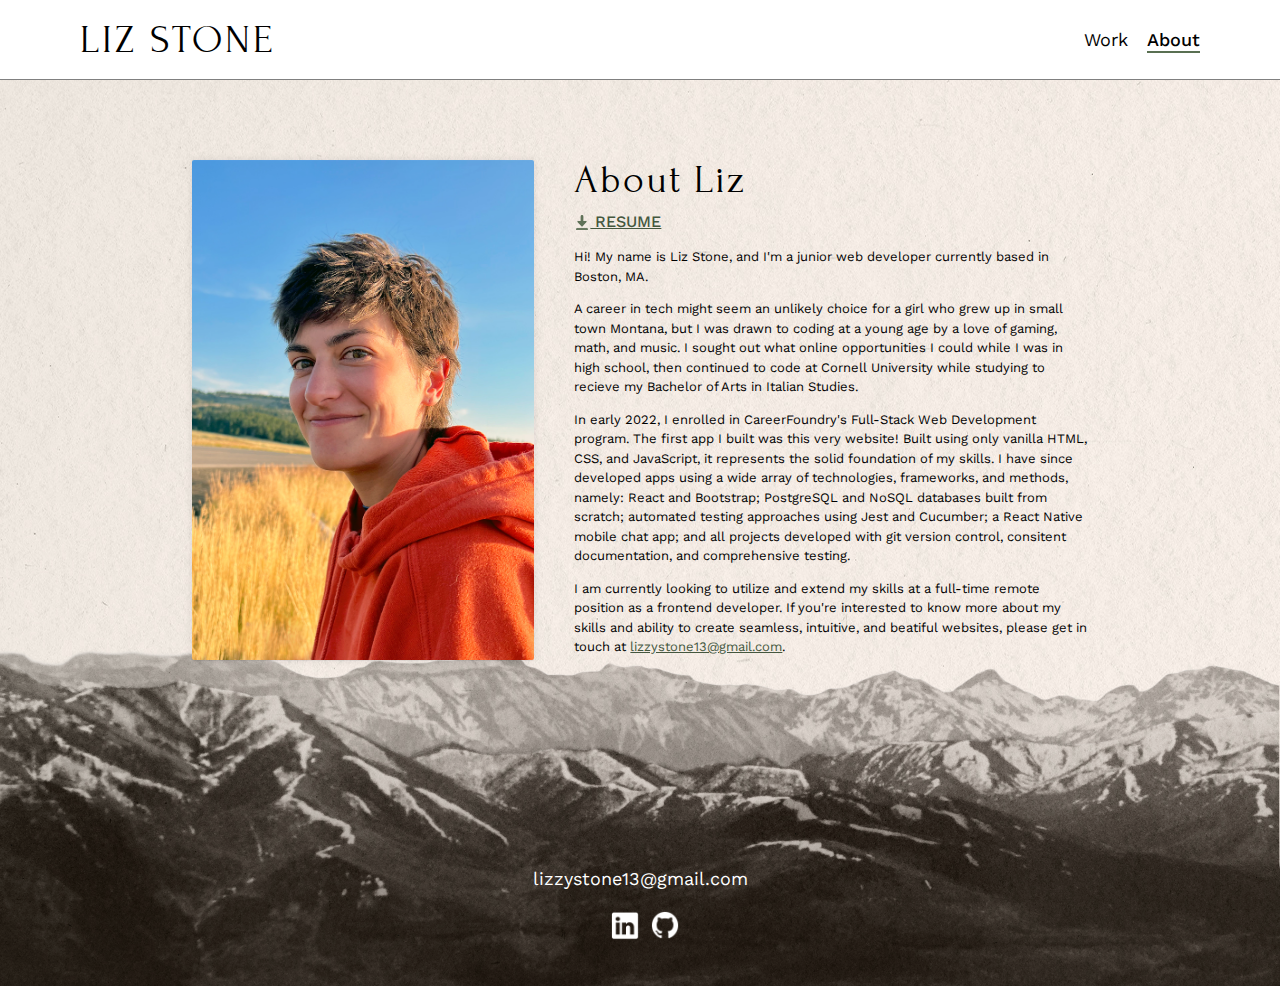
==== about.html @ 59c7771f "improved call to action at end of about page writeup" ====
<!DOCTYPE html>

<html lang="en">

<head>
    <meta charset="utf-8">
    <meta name="viewport" content="width=device-width, initial-scale=1">
    <title>Liz Stone | About</title>
    <link rel="shortcut icon" href="img/favicon.ico" type="image/x-icon" />
    <link rel="stylesheet" type="text/css" href="https://necolas.github.io/normalize.css/8.0.1/normalize.css">
    <link rel="preconnect" href="https://fonts.googleapis.com">
    <link rel="preconnect" href="https://fonts.gstatic.com" crossorigin>
    <link href="https://fonts.googleapis.com/css2?family=Forum&family=Work+Sans:wght@400;500;600&display=swap"
        rel="stylesheet">
    <link rel="stylesheet" type="text/css" href="css/styles.css">
    <link rel="stylesheet" type="text/css" href="css/about.css">
</head>

<body class="page-body">
    <header class="page-header">
        <a class="page-header__item page-header__home" href="index.html">
            <p>LIZ STONE</p>
        </a>
        <nav class="page-header__item">
            <ul role="menubar" class="navigation-list">
                <li role="presentation">
                    <a role="menuitem" href="work.html" class="navigation-list__item">Work</a>
                </li>
                <li role="presentation">
                    <a role="menuitem" href="about.html"
                        class="navigation-list__item navigation-list__item--active">About</a>
                </li>
            </ul>
        </nav>
    </header>

    <main class="page-main">
        <div class="about-grid">
            <div class="about-grid__item">
                <img id="liz-photo" class="image" src="img/lizphoto_800.jpg">
            </div>
            <div class="about-grid__item about-container">
                <div id="about-header">
                    <h1 class="about-title">About Liz</h1>
                    <a href="files/LizStone_resume22.pdf" class="resume-link" download target="_blank"><img
                            class="download-icon" src="img/download-icon2.png"> RESUME</a>
                </div>
                <p>Hi! My name is Liz Stone, and I'm a junior web developer currently based in Boston, MA.</p>
                <p>A career in tech might seem an unlikely choice for a girl who grew up in small town Montana, but
                    I was drawn to coding at a young age by a love of gaming, math, and music. I sought out what online
                    opportunities I could while I was in high school, then continued to code at Cornell University while
                    studying to recieve my Bachelor of Arts in Italian Studies.</p>
                <p>In early 2022, I enrolled in CareerFoundry's Full-Stack Web Development program. The first app I
                    built was this very website! Built using only vanilla HTML, CSS, and JavaScript, it represents the
                    solid foundation of my skills. I have since developed apps using a wide array of technologies,
                    frameworks, and methods, namely: React and Bootstrap; PostgreSQL and NoSQL databases built from
                    scratch; automated testing approaches using Jest and Cucumber; a React Native mobile chat app; and
                    all projects developed with git version control, consitent documentation, and comprehensive testing.
                </p>
                <p>I am currently looking to utilize and extend my skills at a full-time remote position as a frontend
                    developer. If you're interested to know more about my skills and ability to create seamless,
                    intuitive, and beatiful websites, please get in touch at <a
                        href="mailto:lizzystone13@gmail.com">lizzystone13@gmail.com</a>.</p>
            </div>
        </div>
    </main>

    <img class="footer-mountains" src="img/footer_1920_beartooth.png">

    <footer class="page-footer">
        <p class="email">lizzystone13@gmail.com</p>
        <div class="social-media">
            <a href="https://linkedin.com/in/liz-stone-793106a4" target="_blank" class="footer-link"><img
                    class="footer-link__image" src="img/linkedin-icon.png" alt="LinkedIn icon"></a>
            <a href="https://github.com/liztheshiz" target="_blank" class="footer-link"><img class="footer-link__image"
                    src="img/github-icon.png" alt="Github icon"></a>
        </div>
    </footer>

    <!-- <script src="js/tota11y.min.js"></script> -->
</body>

</html>
---- css/styles.css ----
/* VARIABLES */
:root {
    --background-color: #f0eae6;
    /* previous: #ede4d3; */
    --primary-color: #597052;
    /* previous: maroon #782323; */
    --secondary-color: #c8d3aa;
    --dark-grey: #2b2b2b;

    --margin: 80px;
    --half-margin: 40px;
    --threequarter-margin: 60px;
    --double-margin: 160px;
    --triple-margin: 240px;
}


* {
    box-sizing: border-box;
}



/* 	>>><<<
	GENERAL ELEMENTS
	>>><<< */

body {
    background-image: url('../img/LS_background_image.jpg');
    background-color: var(--background-color);
    font-family: 'Work Sans', sans-serif;
    font-weight: 400;
    font-size: 15px;
    line-height: 1.5;
    margin: 0;
    padding: 0;
}

.page-body {
    /* this is for the footer */
    position: relative;
    min-height: 100vh;
}

h1 {
    font-weight: normal;
    font-family: 'Forum', serif;
    font-size: 40px;
    letter-spacing: 2px;
    margin: 0;
}

h2 {
    font-size: 20px;
    font-weight: normal;
}

h3 {
    font-size: 18px;
    font-weight: bold;
}

.page-main {
    animation: 0.6s ease-in fadeIn;
    padding: var(--margin) var(--margin) 20% var(--margin);
}

@keyframes fadeIn {
    0% {
        opacity: 0;
    }

    100% {
        opacity: 1;
    }
}

main h1,
main h2,
main h3 {
    text-align: center;
}

a {
    color: #44573e;
}

a:visited {
    color: var(--primary-color);
}

a:hover,
a:focus {
    text-decoration: none;
}

a:active {
    color: #628558;
}

.image {
    border-radius: 2px;
    box-shadow: rgba(17, 17, 26, 0.05) 0px 1px 0px, rgba(17, 17, 26, 0.1) 0px 0px 8px;
}



/* 	>>><<<
	HEADER ELEMENTS
	>>><<< */

.page-header {
    display: flex;
    width: 100%;
    height: var(--margin);
    padding: 0 var(--margin);
    border-bottom: 1px solid gray;
    background-color: white;
}

.page-header__item {
    height: 100%;
    margin: 0;
}

.page-header__home {
    text-decoration: none;
    letter-spacing: 3px;
    display: flex;
    align-items: center;
}

.page-header__home p {
    color: black;
    font-family: 'Forum', serif;
    font-size: 40px;
    margin: 0;
}

.page-header__item:last-child {
    flex-grow: 1;
    text-align: right;
    display: flex;
    align-items: center;
    justify-content: right;
}

.navigation-list {
    list-style-type: none;
}

.navigation-list li {
    position: relative;
    display: inline-block;
    margin-left: 15px;
}

.navigation-list li a {
    color: black;
}

.navigation-list__item {
    text-decoration: none;
    font-size: 18px;
}

/* Nav link animation */
.navigation-list__item::after {
    position: absolute;
    left: 0px;
    bottom: 0px;
    width: 100%;
    height: 2px;
    background: var(--primary-color);
    content: "";
    opacity: 0;
    transform: translateY(-6px);
    transition: all 0.2s;
}

.navigation-list__item--active::after {
    transform: translateY(0px);
    opacity: 1;
}

.navigation-list__item:hover::after,
.navigation-list__item:focus::after {
    transform: translateY(0px);
    opacity: 1;
}

.navigation-list__item--active {
    font-weight: 500;
}



/* 	>>><<<
	CONTACT PAGE ELEMENTS
	>>><<< */

.contact-grid_item {
    display: inline-block;
    width: 50%;
}

@supports (display: grid) {
    .contact-grid {
        display: grid;
        grid-template-columns: 1fr 1fr;
        grid-gap: 50px;
        margin: 0;
    }

    .contact-grid__item {
        width: auto;
        min-height: auto;
        margin: 0;
        padding-bottom: 20px;
    }
}

.contact-list {
    margin: 60px auto 0px;
    line-height: 1.6;
    text-align: right;
}

#contact-form {
    margin: var(--half-margin) 0px 0px;
    text-align: left;
}

.user-input {
    max-width: 170px;
}

#contact-form p {
    margin-top: 0px;
    font-size: 12px;
}



/* 	>>><<<
	BUTTONS
	>>><<< */

button,
.button {
    border: none;
    display: inline-block;
    font-family: inherit;
    font-size: 16px;
    font-weight: bold;
    background-color: var(--primary-color);
    color: white;
    text-decoration: none;
    padding: 10px;
    border-radius: 3px;
    border-bottom: 2px solid rgba(0, 0, 0, 0.3);
    transition: 0.5s opacity;
}

button:hover,
button:focus,
.button:hover,
.button:focus {
    cursor: pointer;
    opacity: 0.85;
}

.button:active {
    color: white;
    opacity: 1;
}

.button:visited {
    color: white;
}

.button {
    margin-top: 10px;
}

.button__secondary {
    background-color: var(--secondary-color);
    color: var(--dark-grey);
}



/* 	>>><<<
	FOOTER ELEMENTS
	>>><<< */

.footer-mountains {
    width: 100%;
    z-index: -1;
    position: absolute;
    /*transform: translateY(-84%);*/
    bottom: 0;
    transform: translateY(16%);
}

.page-footer {
    display: flex;
    flex-direction: column;
    justify-content: center;
    align-items: center;
    position: absolute;
    bottom: -20px;
    margin: 0;
    width: 100%;
}

.email {
    color: white;
    font-size: 18px;
}

.social-media {
    display: flex;
    justify-content: center;
    align-items: center;
}

.footer-link {
    margin-left: 10px;
}

.footer-link__image {
    width: 30px;
}



/* 	>>><<<
	RESPONSIVE ELEMENTS
	>>><<< */

@media all and (min-width: 1500px) {
    .page-main {
        padding: var(--margin) var(--double-margin) 20% var(--double-margin);
    }
}

@media all and (min-width: 1660px) {
    .page-main {
        padding-left: 14%;
        padding-right: 14%;
    }
}

@media all and (min-width: 1860px) {
    .page-main {
        padding-left: 20%;
        padding-right: 20%;
    }

    @media all and (min-height: 1110px) {}
}

@media all and (min-width: 2170px) {
    .page-main {
        padding-left: 24%;
        padding-right: 24%;
    }
}

@media all and (max-width: 1300px) {
    body {
        font-size: 13px;
    }
}

@media all and (max-width: 830px) {
    .page-header {
        padding: 0 var(--threequarter-margin);
    }
}

@media all and (max-width: 760px) {
    .page-header {
        padding: 0 var(--half-margin);
    }

    .page-main {
        padding: var(--threequarter-margin) var(--threequarter-margin) 20% var(--threequarter-margin);
    }
}

@media all and (max-width: 760px),
(max-height: 600px) {
    .page-footer {
        bottom: 4px;
    }

    .email {
        font-size: 14px;
    }

    .footer-link__image {
        width: 24px;
    }
}

@media all and (max-width: 600px) {
    h1 {
        font-size: 34px;
    }

    .page-header {
        height: var(--threequarter-margin);
    }

    .page-header__home p {
        font-size: 30px;
    }

    .navigation-list__item {
        font-size: 14px;
    }

    .page-main {
        padding: var(--half-margin) var(--half-margin) 20% var(--half-margin);
    }
}

@media all and (max-width: 520px),
(max-height: 320px) {
    .email {
        font-size: 10px;
    }

    .footer-link__image {
        width: 18px;
    }

    @media all and (max-width: 520px) {
        .page-main {
            padding: var(--threequarter-margin) var(--threequarter-margin) 20% var(--threequarter-margin);
        }

        .contact-grid {
            grid-template-columns: 1fr;
            grid-gap: 0px;
        }

        .contact-grid__item {
            width: 200px;
            padding: 0px;
            justify-self: center;
        }

        .contact-list {
            text-align: left;
            margin-top: 20px;
        }
    }
}

@media all and (max-width: 474px) {
    .page-header {
        flex-direction: column;
        justify-content: center;
        padding-bottom: 0px;
        height: 110px;
    }

    .page-header__item {
        height: 40%;
    }

    .page-header__home {
        justify-content: center;
        margin-top: 6px;
    }

    .page-header__home p {
        font-size: 40px;
    }

    .page-header__item:last-child {
        text-align: center;
        justify-content: center;
        flex-grow: 0;
        align-items: center;
    }

    .navigation-list {
        margin: 6px 0 0 -10px;
        padding: 0;
    }

    .navigation-list__item {
        font-size: 16px;
    }

    .navigation-list li {
        margin-left: 8px;
    }
}

@media all and (max-width: 420px) {
    h1 {
        font-size: 28px;
    }
}

@media all and (max-width: 370px) {
    body {
        font-size: 12px;
    }

    .page-main {
        padding: var(--half-margin) var(--half-margin) 20% var(--half-margin);
    }

    .page-footer {
        bottom: 4px;
    }
}

@media all and (max-width: 319px) {
    .page-header {
        height: 100px;
    }

    .page-header__home p {
        font-size: 30px;
    }

    .navigation-list {
        margin-top: 2px;
    }

    .navigation-list__item {
        font-size: 14px;
    }
}

/* HEIGHT */
@media all and (max-height: 425px) {
    .contact-list {
        margin-top: 10px;
    }

    #contact-form {
        margin-top: 0;
    }
}
---- css/about.css ----
/* 	>>><<<
	ABOUT PAGE ELEMENTS
	>>><<< */

.about-grid {
    display: grid;
    grid-template-columns: 2fr 3fr;
    max-width: 80%;
    grid-gap: 40px;
    margin: 0 auto;
}

#liz-photo {
    width: 100%;
    object-fit: cover;
    height: 100%;
}

.about-container {
    text-align: left;
}

.about-grid__item {
    padding: 0;
}

.about-grid__item:first-child {
    margin-bottom: 10px;
}

.about-title {
    text-align: left;
    margin-top: -10px;
}

.resume-link {
    font-size: 16px;
    font-weight: 500;
}

.download-icon {
    width: 16px;
    margin-bottom: -2.5px;
}


/* 	>>><<<
	RESPONSIVE ELEMENTS
	>>><<< */

@media all and (min-width: 1860px) and (max-width: 1980px) {
    #liz-photo {
        width: 120%;
        transform: translateX(-60px);
    }
}

@media all and (min-width: 2170px) and (max-width: 2290px) {
    #liz-photo {
        width: 120%;
        transform: translateX(-80px);
    }
}

@media all and (max-width: 1374px) and (min-width: 1301px) {
    #liz-photo {
        width: 116%;
        transform: translateX(-60px);
    }
}

@media all and (max-width: 1220px) {
    .about-grid {
        max-width: 90%;
    }
}

@media all and (max-width: 1110px) {
    .about-grid {
        display: block;
        position: relative;
    }

    /* couldn't get image to float to bottom of container */
    /*.about-grid__item:first-child {
        height: 100%;
        float: left;
        display: flex;
        align-items: flex-end;
        shape-outside: inset(calc(100% - 310px) 0 0);
        background-color: palegoldenrod;
    }*/

    .about-grid__item:first-child {
        height: 100%;
        float: left;
        display: flex;
        align-items: flex-end;
    }

    #liz-photo {
        height: 330px;
        margin: 10px 20px 0 0;
    }
}

@media all and (max-width: 912px) and (min-width: 475px) and (min-height: 1024px) {
    .about-grid {
        margin-top: 10%;
    }
}

@media all and (max-width: 810px) {
    .about-grid {
        max-width: 100%;
    }
}

@media all and (max-width: 646px) {
    #liz-photo {
        height: 260px;
    }
}

@media all and (max-width: 600px) {
    @media all and (min-width: 521px) {
        .about-grid {
            padding: 20px 20px 0 20px;
        }

        #liz-photo {
            margin-top: 0px;
        }
    }

    .resume-link {
        font-size: 14px;
    }

    .download-icon {
        width: 14px;
    }
}

@media all and (max-width: 520px) {
    #liz-photo {
        width: 166px;
        height: 166px;
        object-position: 50% 20%;
    }

    .resume-link {
        margin-bottom: 30px;
    }
}

@media all and (max-width: 455px) {
    .about-grid__item:first-child {
        float: none;
        justify-content: center;
        margin-bottom: 30px;
    }

    #liz-photo {
        margin: 0;
    }

    #about-header {
        text-align: center;
    }

    .about-container h1 {
        text-align: center;
    }
}

@media all and (max-width: 420px) {
    .resume-link {
        font-size: 12px;
    }

    .download-icon {
        width: 12px;
    }
}
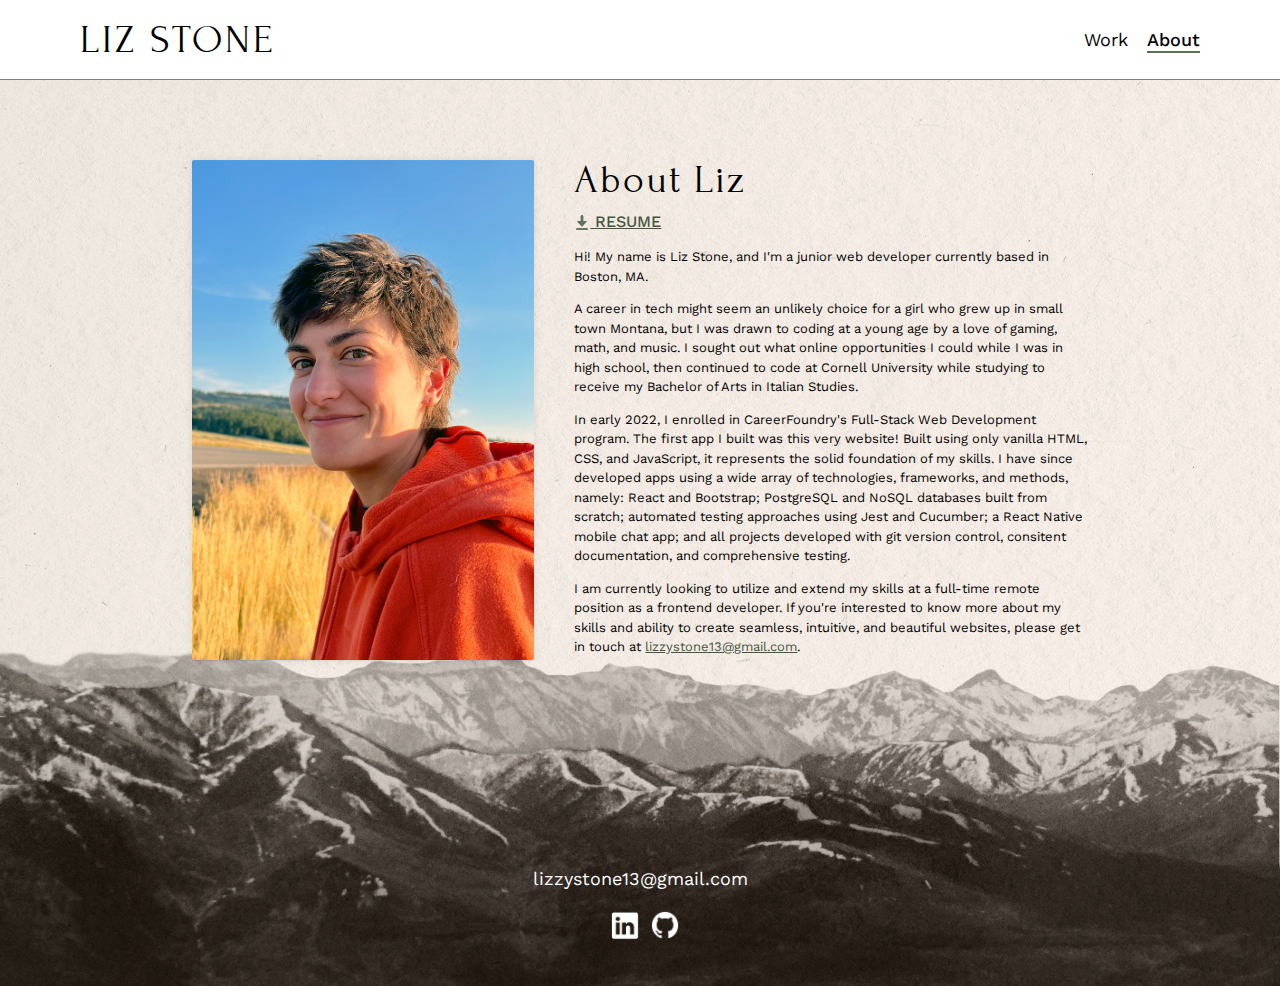
==== commit 181dc3a2: "fixed typos on about page" ====
--- a/about.html
+++ b/about.html
@@ -42,14 +42,14 @@
             <div class="about-grid__item about-container">
                 <div id="about-header">
                     <h1 class="about-title">About Liz</h1>
-                    <a href="files/LizStone_resume22.pdf" class="resume-link" download target="_blank"><img
-                            class="download-icon" src="img/download-icon2.png"> RESUME</a>
+                    <a href="files/LizStone_resume22.pdf" class="resume-link" target="_blank"><img class="download-icon"
+                            src="img/download-icon2.png"> RESUME</a>
                 </div>
                 <p>Hi! My name is Liz Stone, and I'm a junior web developer currently based in Boston, MA.</p>
                 <p>A career in tech might seem an unlikely choice for a girl who grew up in small town Montana, but
                     I was drawn to coding at a young age by a love of gaming, math, and music. I sought out what online
                     opportunities I could while I was in high school, then continued to code at Cornell University while
-                    studying to recieve my Bachelor of Arts in Italian Studies.</p>
+                    studying to receive my Bachelor of Arts in Italian Studies.</p>
                 <p>In early 2022, I enrolled in CareerFoundry's Full-Stack Web Development program. The first app I
                     built was this very website! Built using only vanilla HTML, CSS, and JavaScript, it represents the
                     solid foundation of my skills. I have since developed apps using a wide array of technologies,
@@ -59,7 +59,7 @@
                 </p>
                 <p>I am currently looking to utilize and extend my skills at a full-time remote position as a frontend
                     developer. If you're interested to know more about my skills and ability to create seamless,
-                    intuitive, and beatiful websites, please get in touch at <a
+                    intuitive, and beautiful websites, please get in touch at <a
                         href="mailto:lizzystone13@gmail.com">lizzystone13@gmail.com</a>.</p>
             </div>
         </div>
@@ -70,7 +70,7 @@
     <footer class="page-footer">
         <p class="email">lizzystone13@gmail.com</p>
         <div class="social-media">
-            <a href="https://linkedin.com/in/liz-stone-793106a4" target="_blank" class="footer-link"><img
+            <a href="https://www.linkedin.com/in/its-liz/" target="_blank" class="footer-link"><img
                     class="footer-link__image" src="img/linkedin-icon.png" alt="LinkedIn icon"></a>
             <a href="https://github.com/liztheshiz" target="_blank" class="footer-link"><img class="footer-link__image"
                     src="img/github-icon.png" alt="Github icon"></a>
